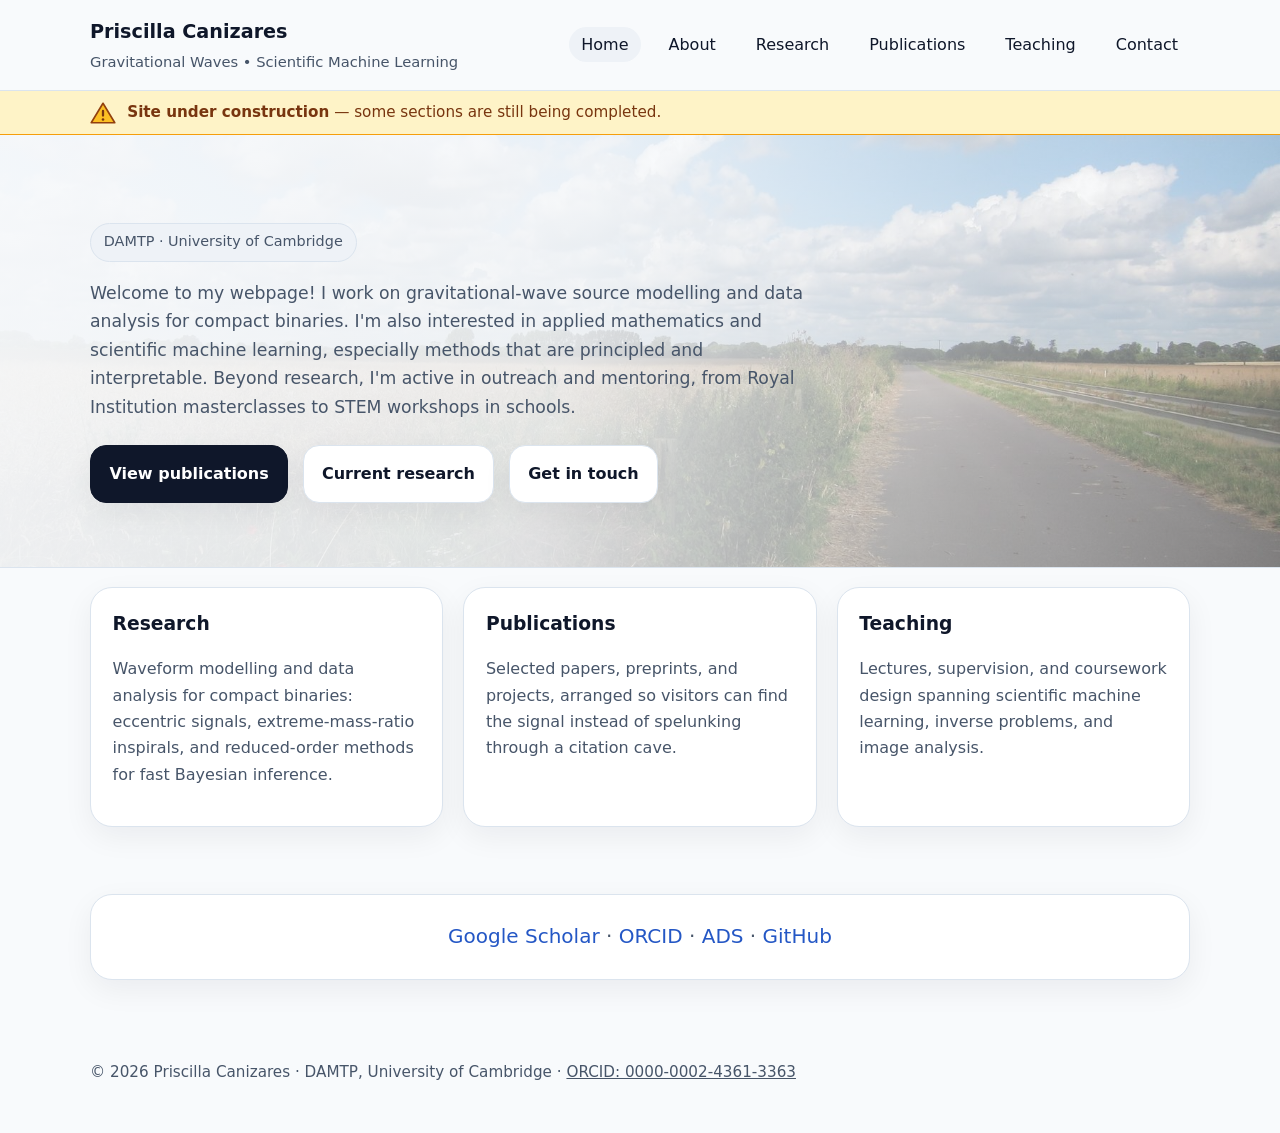
==== index.html @ 38fad2ce "Move the at-a-glance box to the end of the About page Co-Authored-By: Claude Fable 5 <noreply@anthro" ====
<!DOCTYPE html>
<html lang="en">
<head>
  <meta charset="UTF-8">
  <meta name="viewport" content="width=device-width, initial-scale=1.0">
  <title>Priscilla Canizares | Gravitational Waves &amp; Scientific Machine Learning</title>
  <meta name="description" content="Personal academic website of Priscilla Canizares — gravitational-wave astronomy, scientific machine learning, and inverse problems at the University of Cambridge.">
  <meta property="og:title" content="Priscilla Canizares">
  <meta property="og:description" content="Gravitational-wave astronomy, scientific machine learning, and inverse problems at the University of Cambridge.">
  <meta property="og:type" content="website">
  <link rel="icon" href="data:image/svg+xml,%3Csvg xmlns='http://www.w3.org/2000/svg' viewBox='0 0 64 64'%3E%3Crect width='64' height='64' rx='14' fill='%230f172a'/%3E%3Cpath d='M7 32q5-22 10 0t10 0t10 0t10 0t10 0' stroke='%237dd3fc' stroke-width='3.5' fill='none' stroke-linecap='round'/%3E%3C/svg%3E">
  <link rel="stylesheet" href="assets/css/style.css">
</head>
<body>
  <header class="site-header">
    <div class="wrap header-inner">
      <div class="brand">
        <h1>Priscilla Canizares</h1>
        <p> Gravitational Waves • Scientific Machine Learning</p>
      </div>
      <nav aria-label="Main navigation">
        <ul>
          <li><a class="active" href="index.html">Home</a></li>
          <li><a href="about/index.html">About</a></li>
          <li><a href="research/index.html">Research</a></li>
          <li><a href="publications/index.html">Publications</a></li>
          <li><a href="teaching/index.html">Teaching</a></li>
          <li><a href="contact/index.html">Contact</a></li>
        </ul>
      </nav>
    </div>
  </header>

  <div class="construction" role="status">
    <div class="wrap construction-inner">
      <svg class="construction-sign" width="26" height="24" viewBox="0 0 64 58" aria-hidden="true"><path d="M32 5 L61 53 H3 Z" fill="#fbbf24" stroke="#92400e" stroke-width="4" stroke-linejoin="round"/><rect x="29.2" y="21" width="5.6" height="17" rx="2.8" fill="#78350f"/><circle cx="32" cy="45" r="3.2" fill="#78350f"/></svg>
      <span><strong>Site under construction</strong> — some sections are still being completed.</span>
    </div>
  </div>

  <main>
    <section class="hero">
      <div class="wrap">
        <span class="badge">DAMTP · University of Cambridge</span>
        <!-- <h2>Mathematics for noisy signals, hidden structure, and complex physical systems</h2> -->
        <p class="lead">Welcome to my webpage! I work on gravitational-wave source modelling and data analysis for compact binaries. I'm also interested in applied mathematics and scientific machine learning, especially methods that are principled and interpretable. Beyond research, I'm active in outreach and mentoring, from Royal Institution masterclasses to STEM workshops in schools.</p>
        <div class="actions">
          <a class="btn primary" href="publications/index.html">View publications</a>
          <a class="btn" href="research/index.html">Current research</a>
          <a class="btn" href="contact/index.html">Get in touch</a>
        </div>
      </div>
    </section>

    <section class="section">
      <div class="wrap grid-3">
        <article class="card">
          <h3>Research</h3>
          <p>Waveform modelling and data analysis for compact binaries: eccentric signals, extreme-mass-ratio inspirals, and reduced-order methods for fast Bayesian inference.</p>
        </article>
        <article class="card">
          <h3>Publications</h3>
          <p>Selected papers, preprints, and projects, arranged so visitors can find the signal instead of spelunking through a citation cave.</p>
        </article>
        <article class="card">
          <h3>Teaching</h3>
          <p>Lectures, supervision, and coursework design spanning scientific machine learning, inverse problems, and image analysis.</p>
        </article>
      </div>
    </section>

    <section class="section">
      <div class="wrap panel">
        <p style="margin: 0; text-align: center; font-size: 1.25rem;"><a class="text-link" href="https://scholar.google.co.uk/citations?user=4PNVFZsAAAAJ&amp;hl=en" target="_blank" rel="noopener">Google Scholar</a> · <a class="text-link" href="https://orcid.org/0000-0002-4361-3363" target="_blank" rel="noopener">ORCID</a> · <a class="text-link" href="https://ui.adsabs.harvard.edu/search/q=orcid%3A0000-0002-4361-3363&amp;sort=date%20desc" target="_blank" rel="noopener">ADS</a> · <a class="text-link" href="https://github.com/Priscilla-" target="_blank" rel="noopener">GitHub</a></p>
      </div>
    </section>
  </main>

  <footer class="site-footer">
    <div class="wrap">© 2026 Priscilla Canizares · DAMTP, University of Cambridge · <a href="https://orcid.org/0000-0002-4361-3363" target="_blank" rel="noopener">ORCID: 0000-0002-4361-3363</a></div>
  </footer>
</body>
</html>
---- assets/css/style.css ----
:root {
  --bg: #f8fafc;
  --surface: #ffffff;
  --surface-2: #eef2f7;
  --text: #0f172a;
  --muted: #475569;
  --line: #dbe4ee;
  --accent: #0f172a;
  --link: #2457c5;
  --max: 1100px;
  --radius: 22px;
  --shadow: 0 10px 30px rgba(15, 23, 42, 0.06);
}

* { box-sizing: border-box; }
html { scroll-behavior: smooth; }
body {
  margin: 0;
  font-family: Inter, ui-sans-serif, system-ui, -apple-system, BlinkMacSystemFont, "Segoe UI", sans-serif;
  background: var(--bg);
  color: var(--text);
  line-height: 1.65;
}

a { color: inherit; text-decoration: none; }
a:hover { text-decoration: underline; }
img { max-width: 100%; display: block; }

.site-header {
  position: sticky;
  top: 0;
  z-index: 20;
  background: rgba(248, 250, 252, 0.9);
  backdrop-filter: blur(10px);
  border-bottom: 1px solid var(--line);
}

.wrap {
  width: min(var(--max), calc(100% - 2rem));
  margin: 0 auto;
}

.header-inner {
  display: flex;
  align-items: center;
  justify-content: space-between;
  gap: 1rem;
  padding: 1rem 0;
}

.brand h1 {
  font-size: 1.2rem;
  margin: 0;
}
.brand p {
  margin: 0.15rem 0 0;
  color: var(--muted);
  font-size: 0.92rem;
}

nav ul {
  display: flex;
  gap: 1rem;
  list-style: none;
  padding: 0;
  margin: 0;
  flex-wrap: wrap;
}

nav a {
  padding: 0.5rem 0.75rem;
  border-radius: 999px;
}

nav a.active,
nav a:hover {
  background: var(--surface-2);
  text-decoration: none;
}

.hero {
  padding: 5.5rem 0 4rem;
  border-bottom: 1px solid var(--line);
  background:
    linear-gradient(100deg,
      rgba(248, 250, 252, 0.96) 0%,
      rgba(248, 250, 252, 0.88) 45%,
      rgba(248, 250, 252, 0.55) 75%,
      rgba(248, 250, 252, 0.35) 100%),
    url("../images/hero.jpg") center 62% / cover no-repeat;
}

.hero h2 {
  max-width: 18ch;
}

.hero-grid {
  display: grid;
  grid-template-columns: 1.5fr 0.9fr;
  gap: 2rem;
  align-items: center;
}

.badge {
  display: inline-block;
  background: var(--surface-2);
  border: 1px solid var(--line);
  border-radius: 999px;
  padding: 0.4rem 0.8rem;
  font-size: 0.9rem;
  color: var(--muted);
}

.hero h2 {
  font-size: clamp(2rem, 4vw, 4rem);
  line-height: 1.05;
  margin: 0.9rem 0 1rem;
  letter-spacing: -0.03em;
}

.lead {
  font-size: 1.08rem;
  color: var(--muted);
  max-width: 65ch;
}

.actions {
  display: flex;
  gap: 0.9rem;
  flex-wrap: wrap;
  margin-top: 1.5rem;
}

.btn {
  display: inline-block;
  padding: 0.9rem 1.15rem;
  border-radius: 16px;
  border: 1px solid var(--line);
  background: var(--surface);
  box-shadow: var(--shadow);
  font-weight: 600;
  text-decoration: none;
}

.btn.primary {
  background: var(--accent);
  color: white;
  border-color: var(--accent);
}

.card,
.panel {
  background: var(--surface);
  border: 1px solid var(--line);
  border-radius: var(--radius);
  box-shadow: var(--shadow);
}

.portrait {
  aspect-ratio: 1 / 1;
  display: grid;
  place-items: center;
  text-align: center;
  padding: 1.5rem;
  background: linear-gradient(135deg, #e2e8f0, #cbd5e1);
  color: #334155;
  font-weight: 600;
  overflow: hidden;
}

.portrait.has-photo {
  padding: 0;
}

.portrait img {
  width: 100%;
  height: 100%;
  object-fit: cover;
}

.monogram {
  font-size: 3.4rem;
  letter-spacing: 0.06em;
  color: #334155;
  line-height: 1;
}

.monogram .sub {
  display: block;
  font-size: 0.95rem;
  letter-spacing: 0.24em;
  margin-top: 0.9rem;
  text-transform: uppercase;
  color: #475569;
}

.section {
  padding: 1.2rem 0 3rem;
}

.section-title {
  margin: 0 0 0.5rem;
  font-size: 1.9rem;
}

.section-intro {
  color: var(--muted);
  margin: 0 0 1.5rem;
}

.grid-3 {
  display: grid;
  grid-template-columns: repeat(3, 1fr);
  gap: 1.25rem;
}

.grid-2 {
  display: grid;
  grid-template-columns: repeat(2, 1fr);
  gap: 1.25rem;
}

.card {
  padding: 1.35rem;
}

.card h3, .card h4 {
  margin-top: 0;
  margin-bottom: 0.65rem;
}

.card p, .panel p, .panel li {
  color: var(--muted);
}

.panel {
  padding: 1.6rem;
}

.list-clean {
  list-style: none;
  padding: 0;
  margin: 0;
}

.list-clean li + li {
  margin-top: 1.1rem;
}

.pub {
  padding-left: 1rem;
  border-left: 4px solid #cbd5e1;
}

.pub-year {
  font-size: 1.3rem;
  margin: 2.2rem 0 1rem;
}

.pub-year:first-of-type {
  margin-top: 1rem;
}

.pub .authors {
  color: var(--muted);
}

.pub .self {
  font-weight: 600;
}

.pub-links a,
.text-link {
  color: var(--link);
}

.meta {
  color: var(--muted);
  font-size: 0.96rem;
}

.contact-block {
  background: #0f172a;
  color: white;
}
.contact-block p,
.contact-block a { color: #dbeafe; }

.site-footer {
  padding: 2rem 0 3rem;
  color: var(--muted);
  font-size: 0.95rem;
}

.site-footer a { color: var(--muted); text-decoration: underline; }

.kv {
  display: grid;
  grid-template-columns: 160px 1fr;
  gap: 0.8rem 1rem;
}

.kv dt { font-weight: 700; }
.kv dd { margin: 0; color: var(--muted); }

@media (max-width: 900px) {
  .hero {
    background:
      linear-gradient(rgba(248, 250, 252, 0.93), rgba(248, 250, 252, 0.82)),
      url("../images/hero.jpg") center 62% / cover no-repeat;
  }

  .hero-grid,
  .grid-3,
  .grid-2,
  .kv {
    grid-template-columns: 1fr;
  }

  .header-inner {
    flex-direction: column;
    align-items: flex-start;
  }
}

/* Under-construction banner */
.construction {
  background: #fef3c7;
  border-bottom: 1px solid #f59e0b;
  color: #78350f;
  font-size: 0.95rem;
}

.construction-inner {
  display: flex;
  align-items: center;
  gap: 0.7rem;
  padding: 0.55rem 0;
}

.construction-sign {
  flex: none;
}
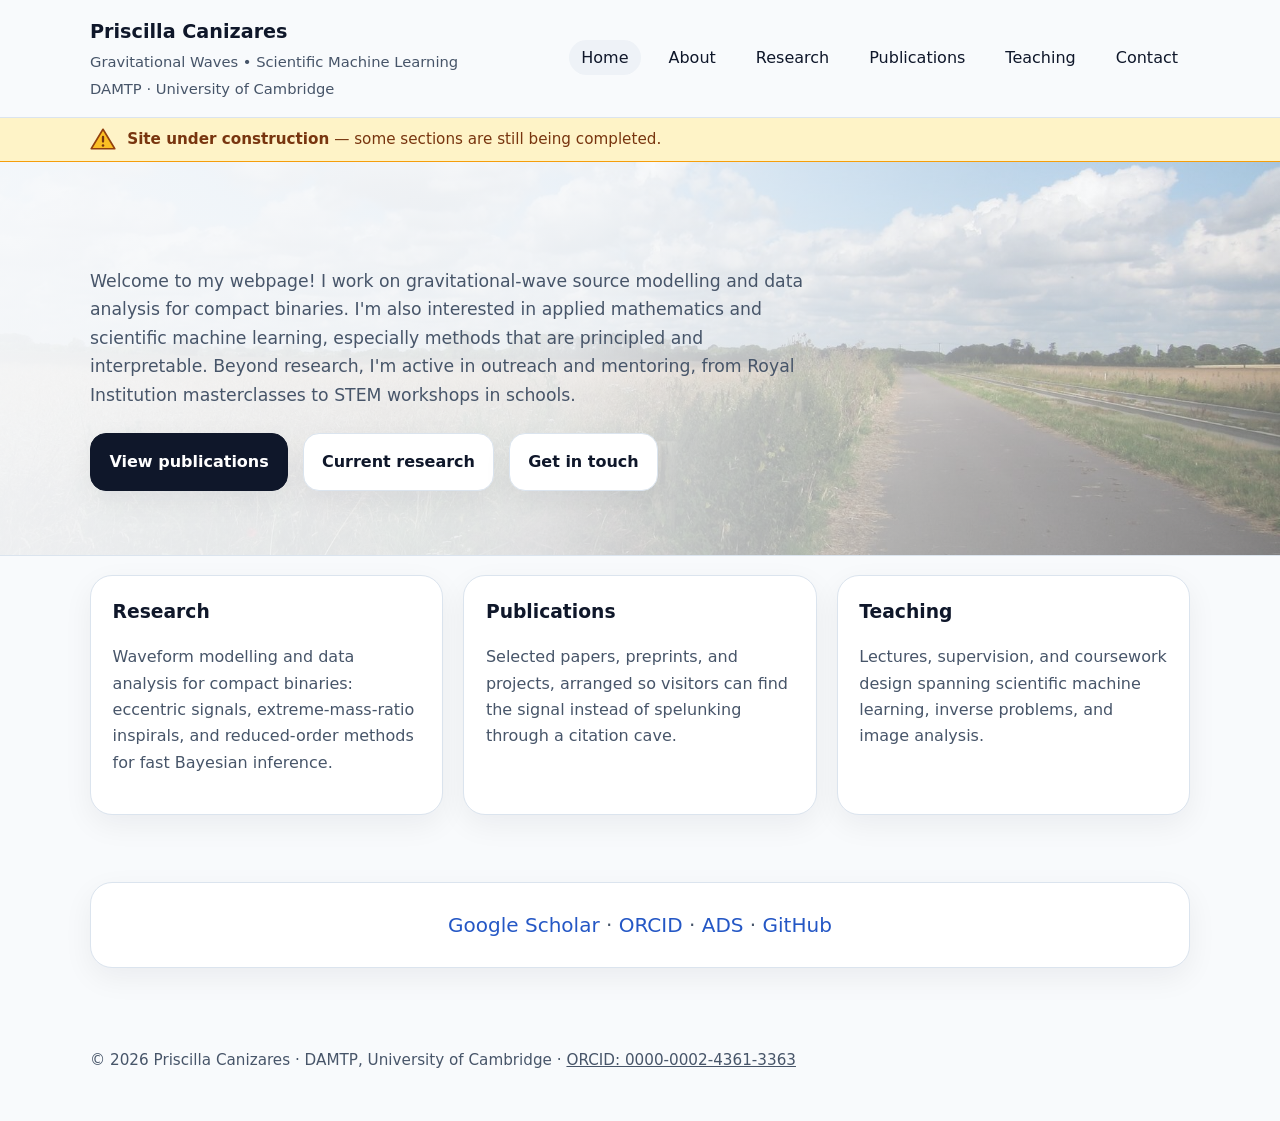
==== commit aea2e739: "Header: DAMTP - University of Cambridge under the site subtitle on every page; drop the hero badge C" ====
--- a/index.html
+++ b/index.html
@@ -17,6 +17,7 @@
       <div class="brand">
         <h1>Priscilla Canizares</h1>
         <p> Gravitational Waves • Scientific Machine Learning</p>
+        <p>DAMTP · University of Cambridge</p>
       </div>
       <nav aria-label="Main navigation">
         <ul>
@@ -41,7 +42,6 @@
   <main>
     <section class="hero">
       <div class="wrap">
-        <span class="badge">DAMTP · University of Cambridge</span>
         <!-- <h2>Mathematics for noisy signals, hidden structure, and complex physical systems</h2> -->
         <p class="lead">Welcome to my webpage! I work on gravitational-wave source modelling and data analysis for compact binaries. I'm also interested in applied mathematics and scientific machine learning, especially methods that are principled and interpretable. Beyond research, I'm active in outreach and mentoring, from Royal Institution masterclasses to STEM workshops in schools.</p>
         <div class="actions">
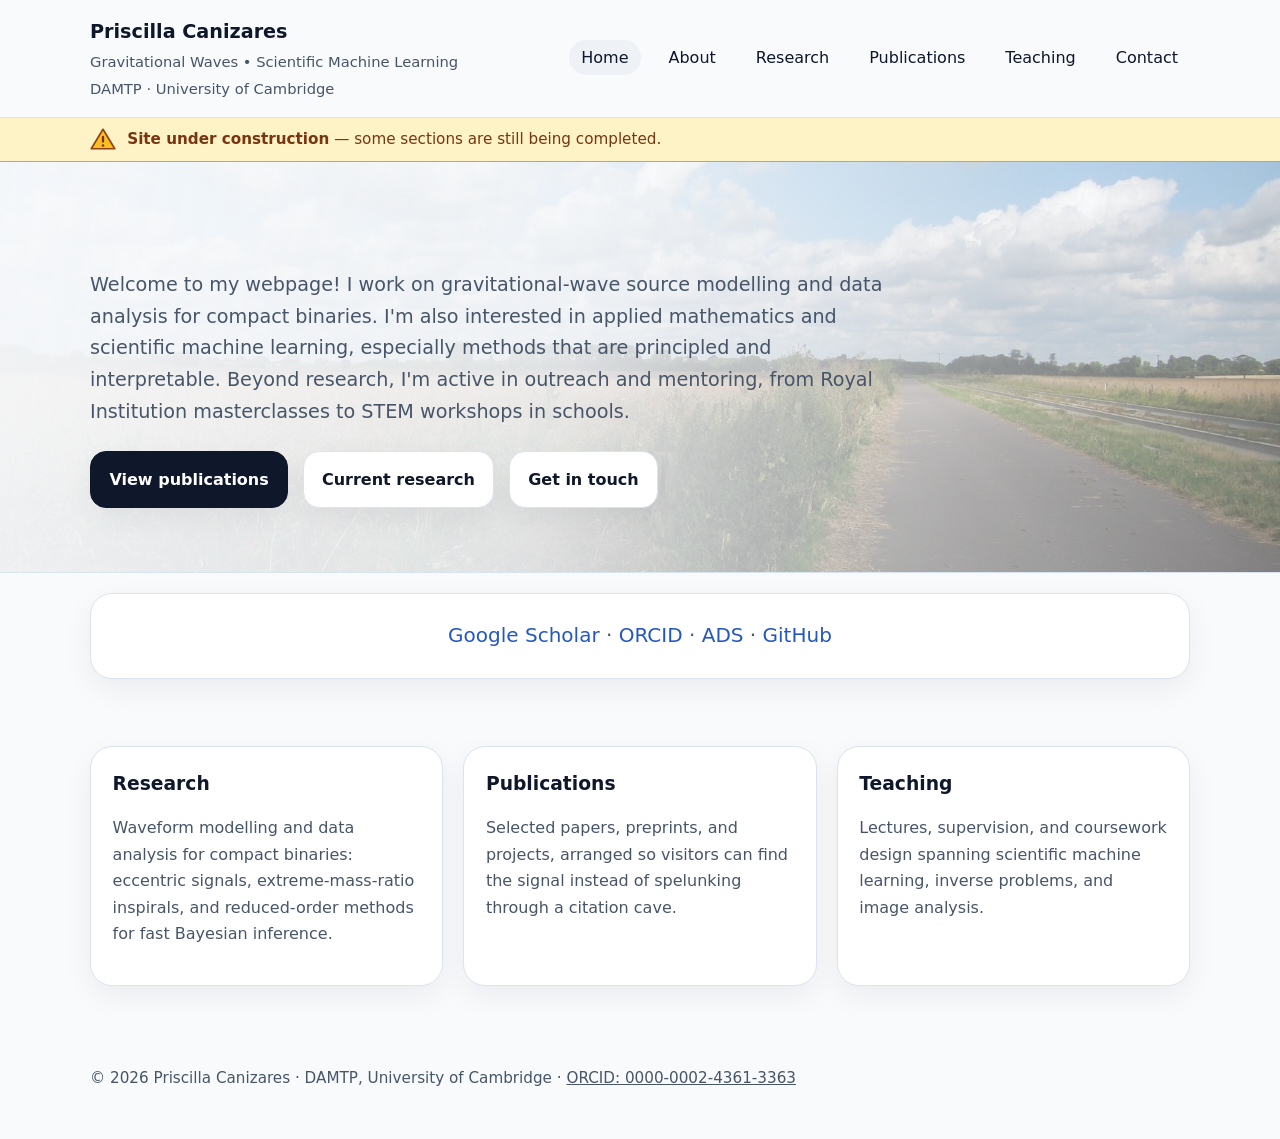
==== commit 9e6b9aa8: "Move profile-links box above the cards so it is visible without scrolling Co-Authored-By: Claude Fab" ====
--- a/index.html
+++ b/index.html
@@ -53,6 +53,12 @@
     </section>
 
     <section class="section">
+      <div class="wrap panel">
+        <p style="margin: 0; text-align: center; font-size: 1.25rem;"><a class="text-link" href="https://scholar.google.co.uk/citations?user=4PNVFZsAAAAJ&amp;hl=en" target="_blank" rel="noopener">Google Scholar</a> · <a class="text-link" href="https://orcid.org/0000-0002-4361-3363" target="_blank" rel="noopener">ORCID</a> · <a class="text-link" href="https://ui.adsabs.harvard.edu/search/q=orcid%3A0000-0002-4361-3363&amp;sort=date%20desc" target="_blank" rel="noopener">ADS</a> · <a class="text-link" href="https://github.com/Priscilla-" target="_blank" rel="noopener">GitHub</a></p>
+      </div>
+    </section>
+
+    <section class="section">
       <div class="wrap grid-3">
         <article class="card">
           <h3>Research</h3>
@@ -68,12 +74,6 @@
         </article>
       </div>
     </section>
-
-    <section class="section">
-      <div class="wrap panel">
-        <p style="margin: 0; text-align: center; font-size: 1.25rem;"><a class="text-link" href="https://scholar.google.co.uk/citations?user=4PNVFZsAAAAJ&amp;hl=en" target="_blank" rel="noopener">Google Scholar</a> · <a class="text-link" href="https://orcid.org/0000-0002-4361-3363" target="_blank" rel="noopener">ORCID</a> · <a class="text-link" href="https://ui.adsabs.harvard.edu/search/q=orcid%3A0000-0002-4361-3363&amp;sort=date%20desc" target="_blank" rel="noopener">ADS</a> · <a class="text-link" href="https://github.com/Priscilla-" target="_blank" rel="noopener">GitHub</a></p>
-      </div>
-    </section>
   </main>
 
   <footer class="site-footer">
--- a/assets/css/style.css
+++ b/assets/css/style.css
@@ -119,7 +119,7 @@
 }
 
 .lead {
-  font-size: 1.08rem;
+  font-size: 1.2rem;
   color: var(--muted);
   max-width: 65ch;
 }
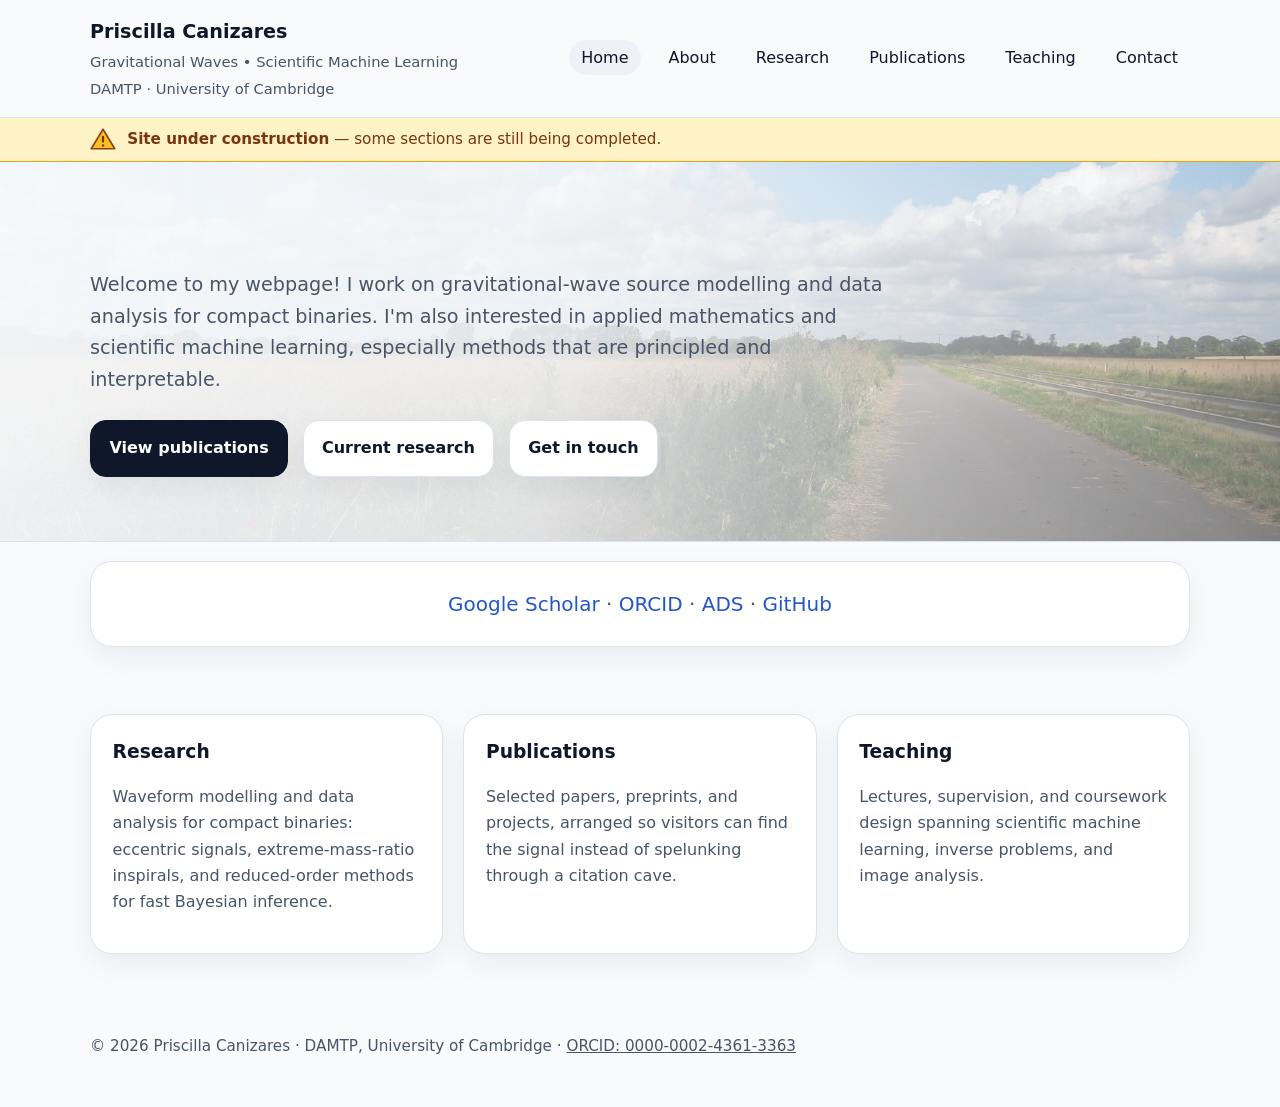
==== commit 0d9234f2: "Home lead: drop the outreach sentence (Priscilla's edit; outreach gets its own page)" ====
--- a/index.html
+++ b/index.html
@@ -43,7 +43,7 @@
     <section class="hero">
       <div class="wrap">
         <!-- <h2>Mathematics for noisy signals, hidden structure, and complex physical systems</h2> -->
-        <p class="lead">Welcome to my webpage! I work on gravitational-wave source modelling and data analysis for compact binaries. I'm also interested in applied mathematics and scientific machine learning, especially methods that are principled and interpretable. Beyond research, I'm active in outreach and mentoring, from Royal Institution masterclasses to STEM workshops in schools.</p>
+        <p class="lead">Welcome to my webpage! I work on gravitational-wave source modelling and data analysis for compact binaries. I'm also interested in applied mathematics and scientific machine learning, especially methods that are principled and interpretable.</p>
         <div class="actions">
           <a class="btn primary" href="publications/index.html">View publications</a>
           <a class="btn" href="research/index.html">Current research</a>
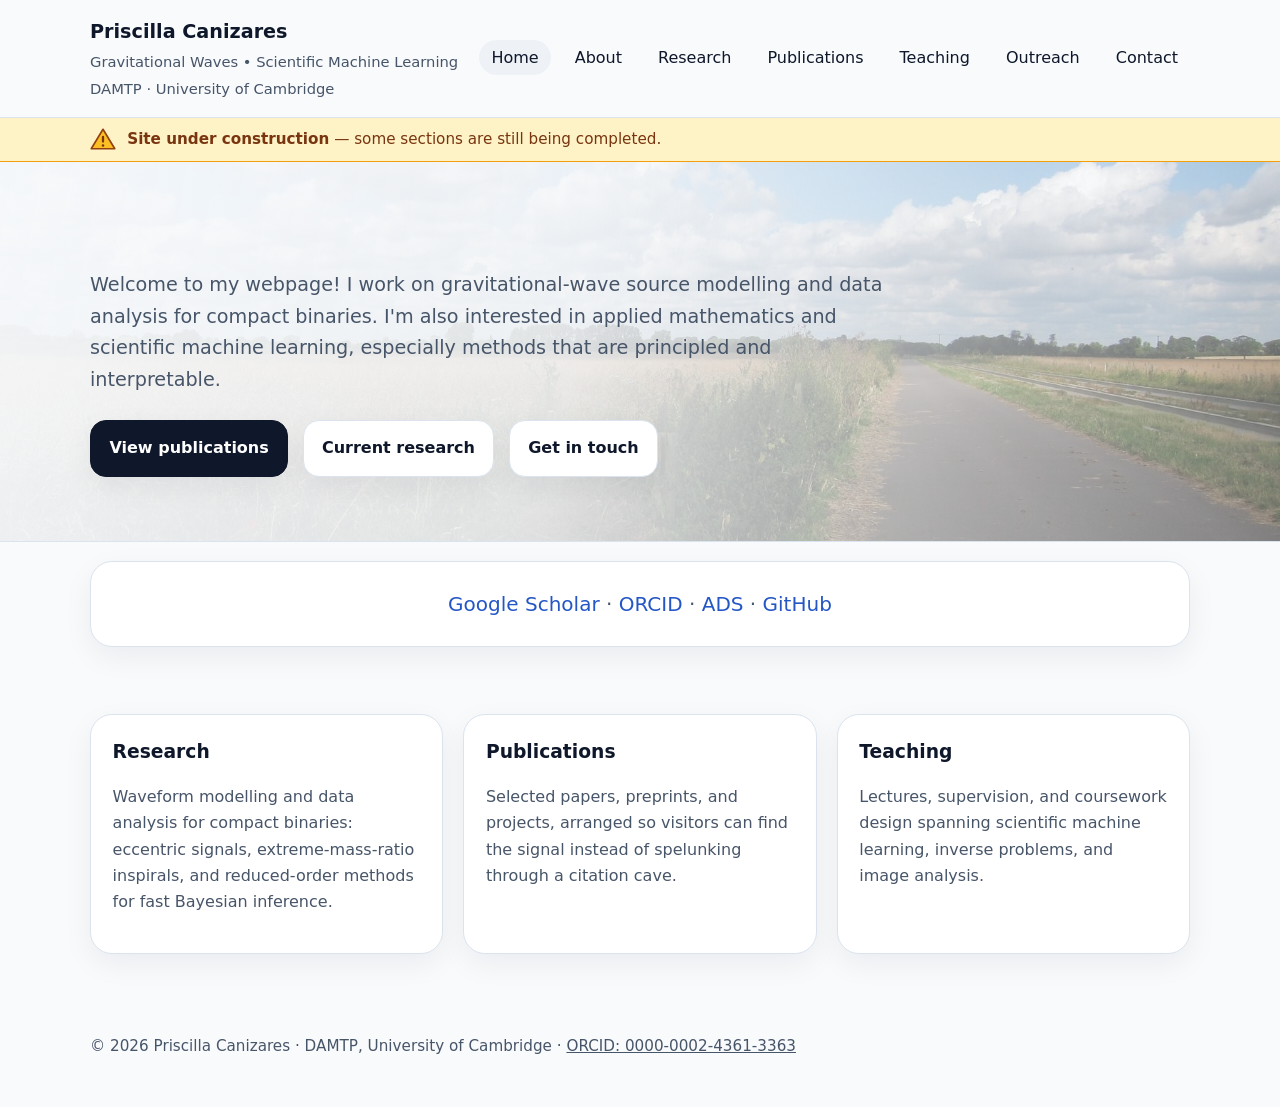
==== commit a8bcac1f: "Add an Outreach page and tab (before Contact) - New outreach/index.html: intro, "Masterclasses and s" ====
--- a/index.html
+++ b/index.html
@@ -26,6 +26,7 @@
           <li><a href="research/index.html">Research</a></li>
           <li><a href="publications/index.html">Publications</a></li>
           <li><a href="teaching/index.html">Teaching</a></li>
+          <li><a href="outreach/index.html">Outreach</a></li>
           <li><a href="contact/index.html">Contact</a></li>
         </ul>
       </nav>
--- a/assets/css/style.css
+++ b/assets/css/style.css
@@ -58,9 +58,13 @@
   font-size: 0.92rem;
 }
 
+nav {
+  flex: none; /* the brand subtitle wraps before the nav row does */
+}
+
 nav ul {
   display: flex;
-  gap: 1rem;
+  gap: 0.75rem;
   list-style: none;
   padding: 0;
   margin: 0;
@@ -303,6 +307,17 @@
 .kv dt { font-weight: 700; }
 .kv dd { margin: 0; color: var(--muted); }
 
+/* Seven nav items: tighten the pills in narrow windows so the row stays on one line */
+@media (max-width: 1100px) {
+  nav ul {
+    gap: 0.35rem;
+  }
+
+  nav a {
+    padding: 0.5rem 0.55rem;
+  }
+}
+
 @media (max-width: 900px) {
   .hero {
     background:
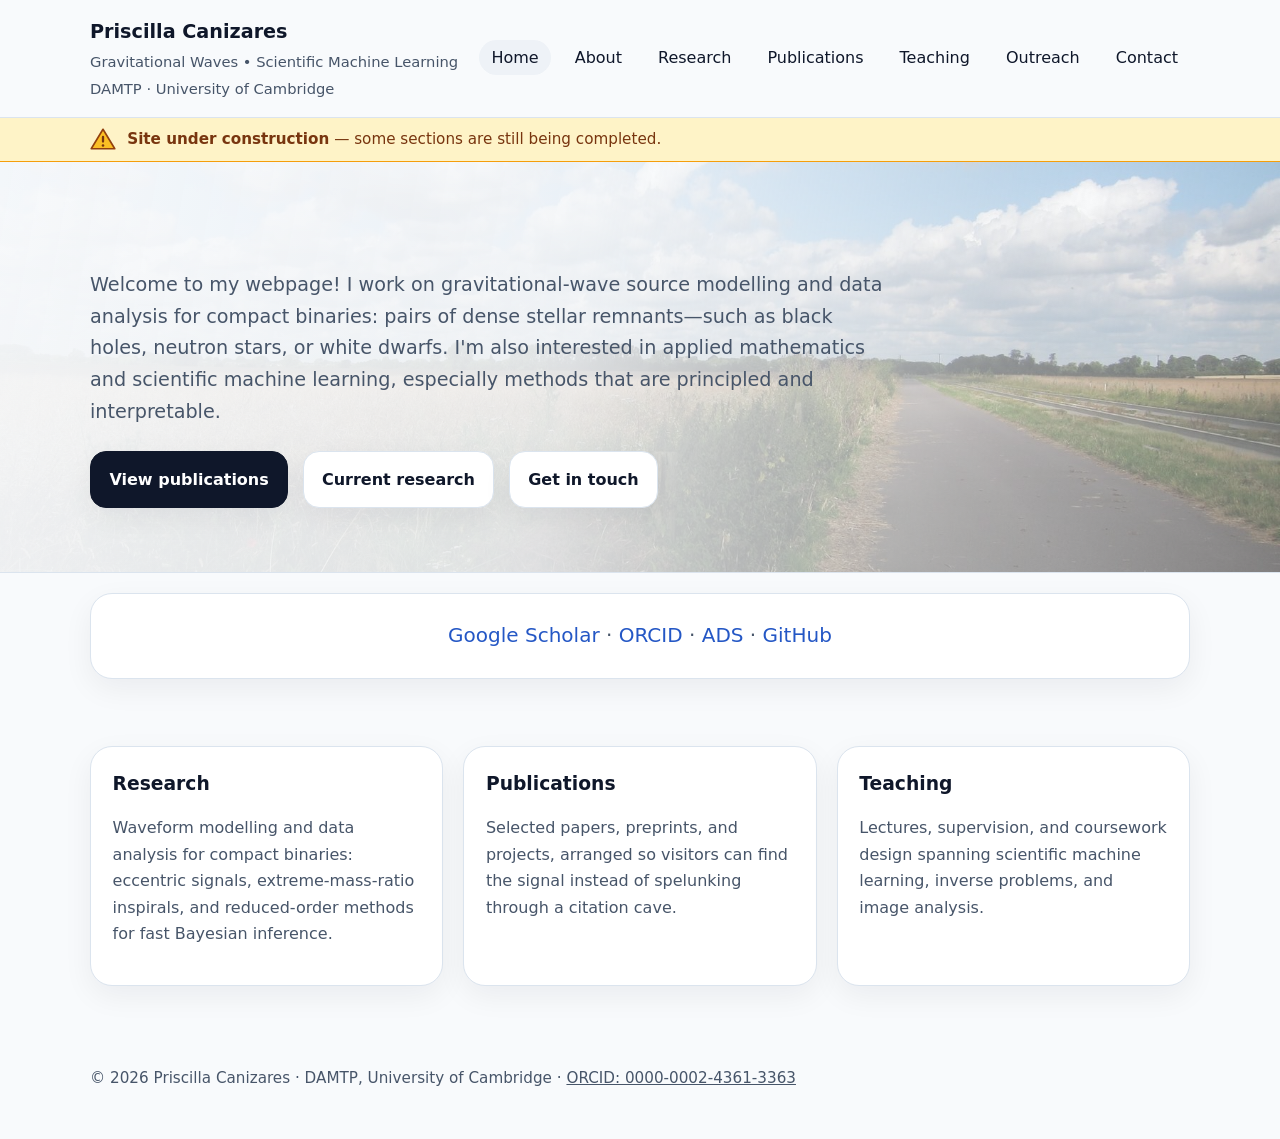
==== commit 1dd5fcc9: "description" ====
--- a/index.html
+++ b/index.html
@@ -44,7 +44,7 @@
     <section class="hero">
       <div class="wrap">
         <!-- <h2>Mathematics for noisy signals, hidden structure, and complex physical systems</h2> -->
-        <p class="lead">Welcome to my webpage! I work on gravitational-wave source modelling and data analysis for compact binaries. I'm also interested in applied mathematics and scientific machine learning, especially methods that are principled and interpretable.</p>
+        <p class="lead">Welcome to my webpage! I work on gravitational-wave source modelling and data analysis for compact binaries: pairs of dense stellar remnants—such as black holes, neutron stars, or white dwarfs. I'm also interested in applied mathematics and scientific machine learning, especially methods that are principled and interpretable.</p>
         <div class="actions">
           <a class="btn primary" href="publications/index.html">View publications</a>
           <a class="btn" href="research/index.html">Current research</a>
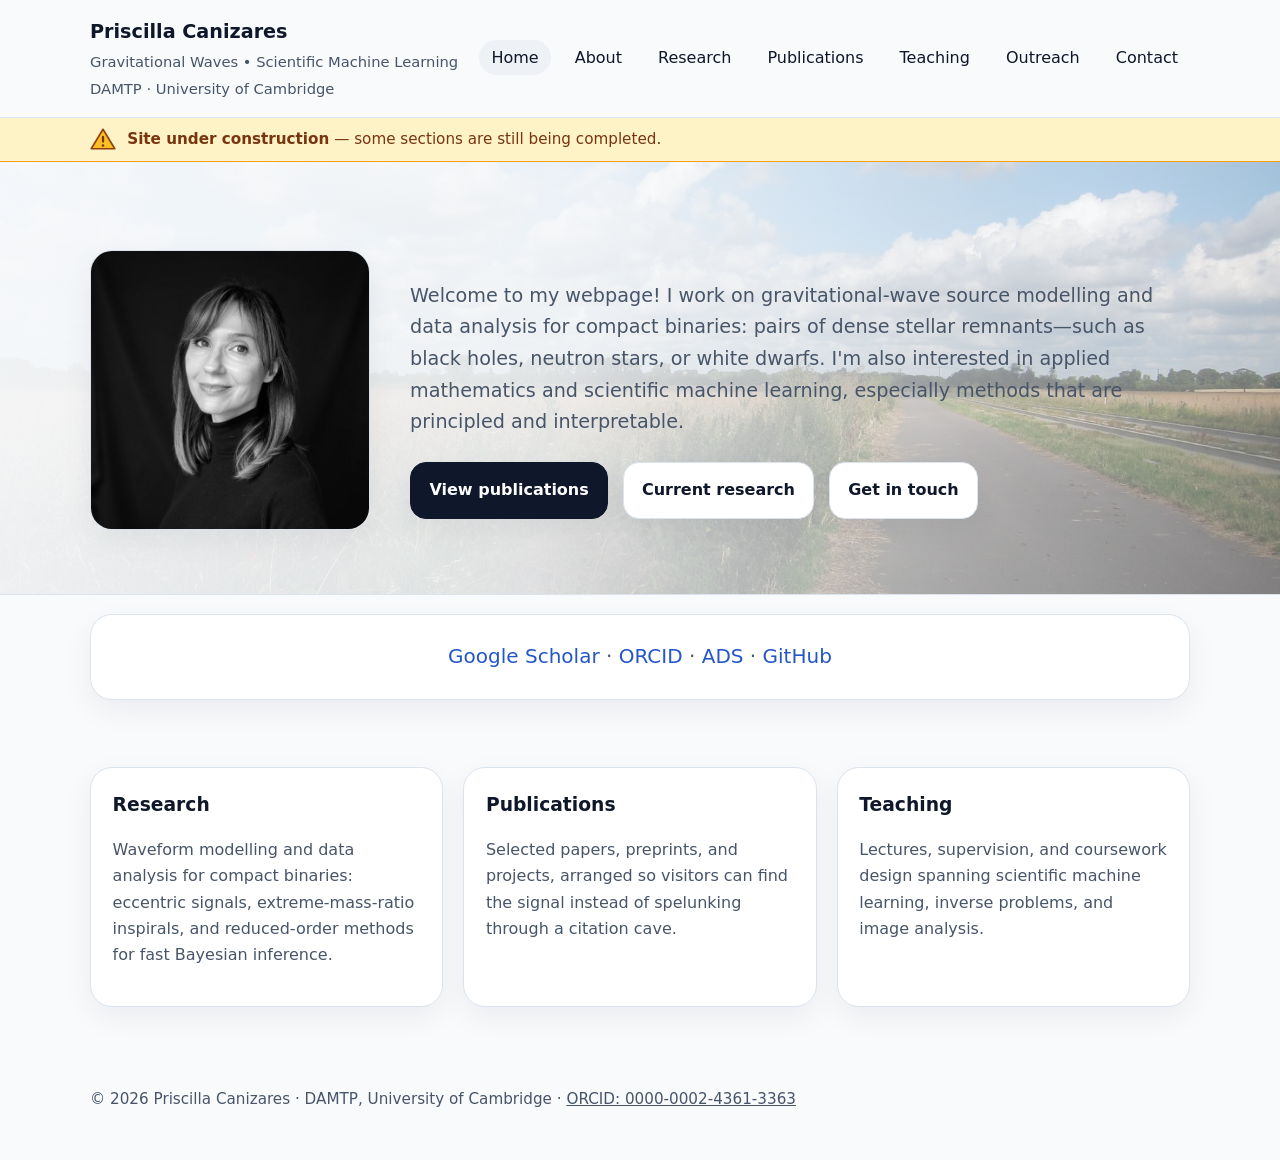
==== commit 8c324425: "Home hero: portrait on the left beside the welcome text photo2 resized to 640px (assets/images/profi" ====
--- a/index.html
+++ b/index.html
@@ -42,13 +42,18 @@
 
   <main>
     <section class="hero">
-      <div class="wrap">
+      <div class="wrap hero-grid">
+        <div class="card portrait has-photo">
+          <img src="assets/images/profile.jpg" alt="Portrait of Priscilla Canizares">
+        </div>
+        <div>
         <!-- <h2>Mathematics for noisy signals, hidden structure, and complex physical systems</h2> -->
         <p class="lead">Welcome to my webpage! I work on gravitational-wave source modelling and data analysis for compact binaries: pairs of dense stellar remnants—such as black holes, neutron stars, or white dwarfs. I'm also interested in applied mathematics and scientific machine learning, especially methods that are principled and interpretable.</p>
         <div class="actions">
           <a class="btn primary" href="publications/index.html">View publications</a>
           <a class="btn" href="research/index.html">Current research</a>
           <a class="btn" href="contact/index.html">Get in touch</a>
+        </div>
         </div>
       </div>
     </section>
--- a/assets/css/style.css
+++ b/assets/css/style.css
@@ -100,8 +100,8 @@
 
 .hero-grid {
   display: grid;
-  grid-template-columns: 1.5fr 0.9fr;
-  gap: 2rem;
+  grid-template-columns: 280px 1fr;
+  gap: 2.5rem;
   align-items: center;
 }
 
@@ -336,6 +336,10 @@
     flex-direction: column;
     align-items: flex-start;
   }
+
+  .hero .portrait {
+    max-width: 260px;
+  }
 }
 
 /* Under-construction banner */
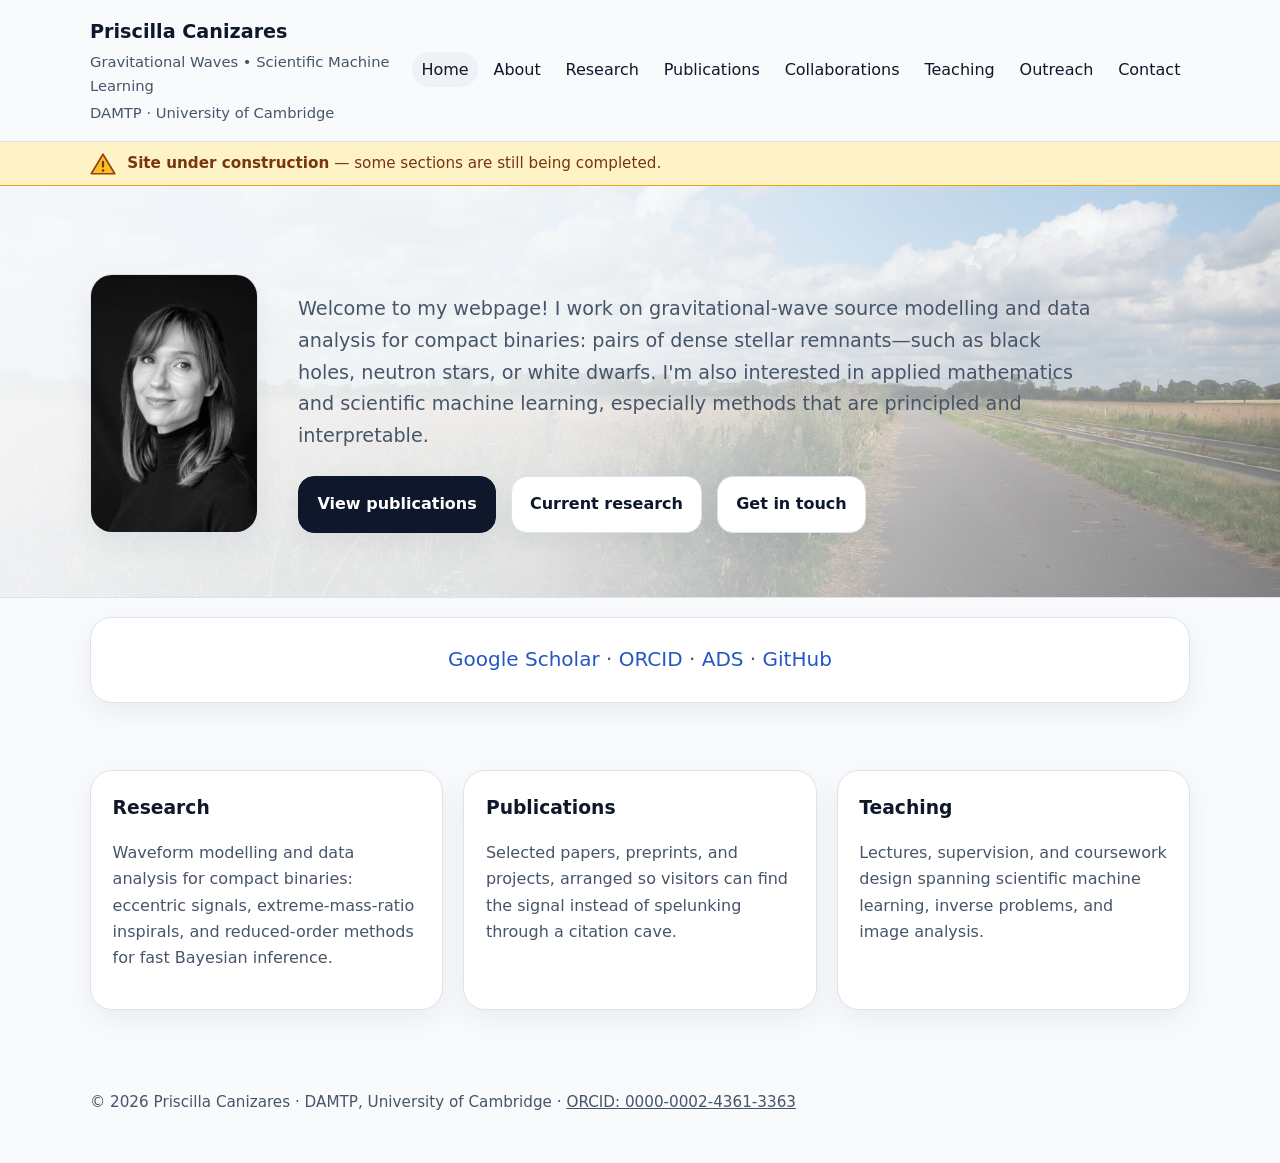
==== commit 9ae9e8d6: "Split publications into two tabs: Publications and Collaborations Papers with a short author list st" ====
--- a/index.html
+++ b/index.html
@@ -25,6 +25,7 @@
           <li><a href="about/index.html">About</a></li>
           <li><a href="research/index.html">Research</a></li>
           <li><a href="publications/index.html">Publications</a></li>
+          <li><a href="collaborations/index.html">Collaborations</a></li>
           <li><a href="teaching/index.html">Teaching</a></li>
           <li><a href="outreach/index.html">Outreach</a></li>
           <li><a href="contact/index.html">Contact</a></li>
--- a/assets/css/style.css
+++ b/assets/css/style.css
@@ -64,7 +64,7 @@
 
 nav ul {
   display: flex;
-  gap: 0.75rem;
+  gap: 0.35rem;
   list-style: none;
   padding: 0;
   margin: 0;
@@ -72,7 +72,7 @@
 }
 
 nav a {
-  padding: 0.5rem 0.75rem;
+  padding: 0.5rem 0.6rem;
   border-radius: 999px;
 }
 
@@ -100,9 +100,14 @@
 
 .hero-grid {
   display: grid;
-  grid-template-columns: 280px 1fr;
+  grid-template-columns: 168px 1fr;
   gap: 2.5rem;
-  align-items: center;
+  align-items: stretch;
+}
+
+.hero .portrait {
+  aspect-ratio: auto;
+  height: 100%;
 }
 
 .badge {
@@ -307,14 +312,11 @@
 .kv dt { font-weight: 700; }
 .kv dd { margin: 0; color: var(--muted); }
 
-/* Seven nav items: tighten the pills in narrow windows so the row stays on one line */
+/* Eight nav items: keep the pills compact so the header row stays tidy */
 @media (max-width: 1100px) {
-  nav ul {
-    gap: 0.35rem;
-  }
-
   nav a {
-    padding: 0.5rem 0.55rem;
+    padding: 0.5rem 0.45rem;
+    font-size: 0.95rem;
   }
 }
 
@@ -338,7 +340,9 @@
   }
 
   .hero .portrait {
-    max-width: 260px;
+    aspect-ratio: 1 / 1;
+    height: auto;
+    max-width: 120px;
   }
 }
 
